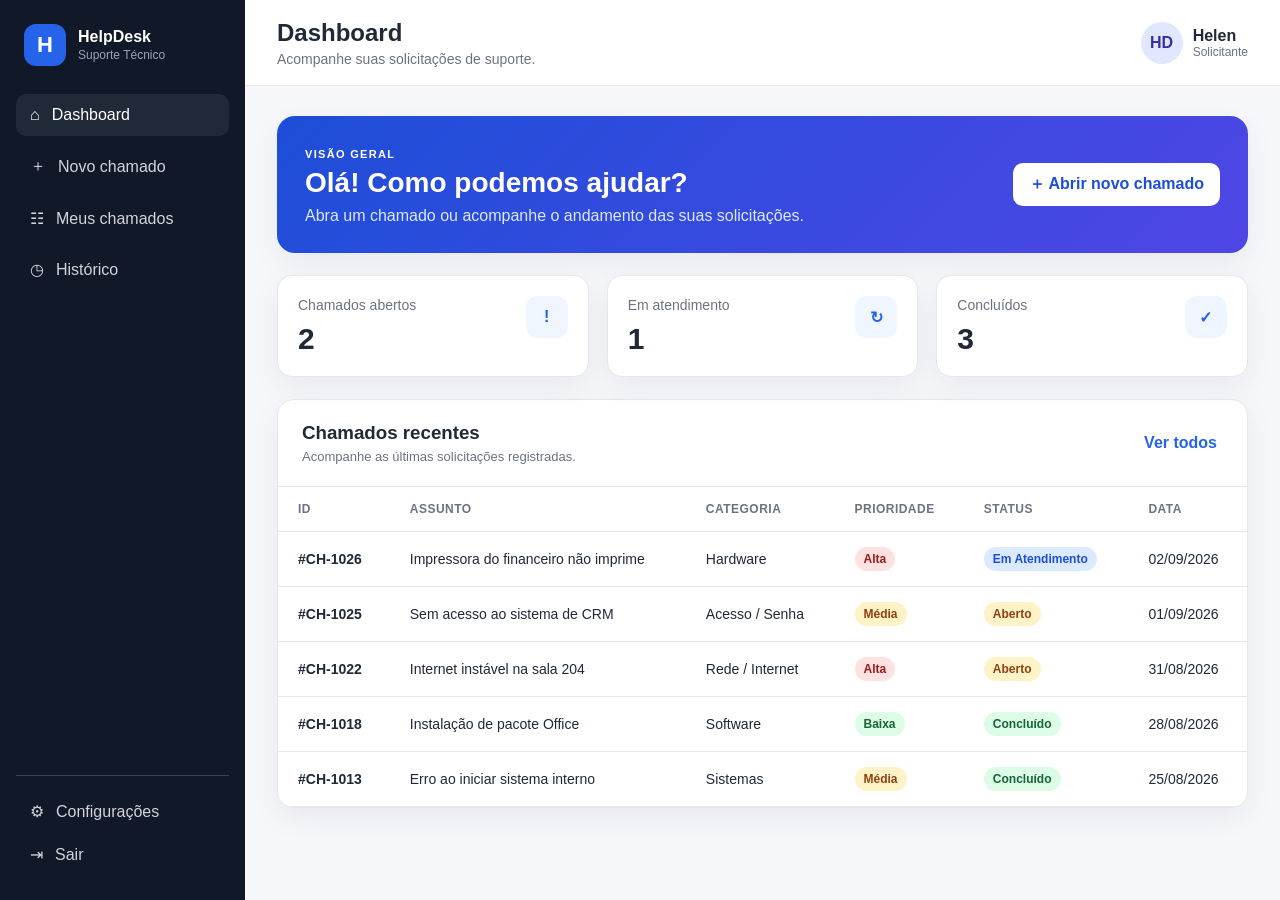
==== frontend/index.html @ 9c3c6831 "Adiciona front-end do sistema de chamados" ====
<!DOCTYPE html>
<html lang="pt-BR">
<head>
  <meta charset="UTF-8">
  <meta name="viewport" content="width=device-width, initial-scale=1.0">
  <title>HelpDesk | Sistema de Chamados</title>
  <link rel="stylesheet" href="style.css">
</head>
<body>
  <aside class="sidebar" id="sidebar">
    <div class="brand">
      <div class="brand-icon">H</div>
      <div>
        <strong>HelpDesk</strong>
        <span>Suporte Técnico</span>
      </div>
    </div>

    <nav>
      <button class="nav-item active" data-page="dashboard">⌂ <span>Dashboard</span></button>
      <button class="nav-item" data-page="novo">＋ <span>Novo chamado</span></button>
      <button class="nav-item" data-page="chamados">☷ <span>Meus chamados</span></button>
      <button class="nav-item" data-page="historico">◷ <span>Histórico</span></button>
    </nav>

    <div class="sidebar-footer">
      <button class="nav-item">⚙ <span>Configurações</span></button>
      <button class="nav-item">⇥ <span>Sair</span></button>
    </div>
  </aside>

  <main class="main">
    <header class="topbar">
      <button class="menu-btn" id="menuBtn" aria-label="Abrir menu">☰</button>
      <div>
        <h1 id="pageTitle">Dashboard</h1>
        <p id="pageSubtitle">Acompanhe suas solicitações de suporte.</p>
      </div>
      <div class="user">
        <div class="avatar">HD</div>
        <div class="user-text">
          <strong>Helen</strong>
          <span>Solicitante</span>
        </div>
      </div>
    </header>

    <section class="page active" id="dashboard">
      <div class="welcome">
        <div>
          <span class="eyebrow">VISÃO GERAL</span>
          <h2>Olá! Como podemos ajudar?</h2>
          <p>Abra um chamado ou acompanhe o andamento das suas solicitações.</p>
        </div>
        <button class="primary-btn" data-go="novo">＋ Abrir novo chamado</button>
      </div>

      <div class="cards">
        <article class="stat-card">
          <div>
            <span>Chamados abertos</span>
            <strong id="countAbertos">2</strong>
          </div>
          <div class="stat-icon">!</div>
        </article>
        <article class="stat-card">
          <div>
            <span>Em atendimento</span>
            <strong id="countAtendimento">1</strong>
          </div>
          <div class="stat-icon">↻</div>
        </article>
        <article class="stat-card">
          <div>
            <span>Concluídos</span>
            <strong id="countConcluidos">3</strong>
          </div>
          <div class="stat-icon">✓</div>
        </article>
      </div>

      <div class="panel">
        <div class="panel-header">
          <div>
            <h3>Chamados recentes</h3>
            <p>Acompanhe as últimas solicitações registradas.</p>
          </div>
          <button class="text-btn" data-go="chamados">Ver todos</button>
        </div>
        <div class="table-wrap">
          <table>
            <thead>
              <tr>
                <th>ID</th>
                <th>Assunto</th>
                <th>Categoria</th>
                <th>Prioridade</th>
                <th>Status</th>
                <th>Data</th>
              </tr>
            </thead>
            <tbody id="recentTickets"></tbody>
          </table>
        </div>
      </div>
    </section>

    <section class="page" id="novo">
      <div class="panel form-panel">
        <div class="panel-header">
          <div>
            <h3>Abrir novo chamado</h3>
            <p>Descreva o problema com o máximo de informações possível.</p>
          </div>
        </div>

        <form id="ticketForm">
          <div class="form-grid">
            <label class="field full">
              <span>Título do chamado *</span>
              <input id="titulo" required placeholder="Ex.: Impressora do financeiro não imprime">
            </label>

            <label class="field">
              <span>Categoria *</span>
              <select id="categoria" required>
                <option value="">Selecione</option>
                <option>Hardware</option>
                <option>Software</option>
                <option>Rede / Internet</option>
                <option>Sistemas</option>
                <option>Acesso / Senha</option>
                <option>Outros</option>
              </select>
            </label>

            <label class="field">
              <span>Prioridade *</span>
              <select id="prioridade" required>
                <option value="">Selecione</option>
                <option>Baixa</option>
                <option>Média</option>
                <option>Alta</option>
                <option>Crítica</option>
              </select>
            </label>

            <label class="field full">
              <span>Local do incidente</span>
              <input id="local" placeholder="Ex.: Sala 204 / Setor Financeiro">
            </label>

            <label class="field full">
              <span>Descrição do problema *</span>
              <textarea id="descricao" required rows="6" placeholder="Informe quando começou, mensagens de erro e o que você já tentou fazer."></textarea>
            </label>

            <label class="field full">
              <span>Anexo</span>
              <input id="anexo" type="file">
              <small>Você pode anexar uma imagem, documento ou captura de tela.</small>
            </label>
          </div>

          <div class="form-actions">
            <button type="reset" class="secondary-btn">Limpar</button>
            <button type="submit" class="primary-btn">Enviar chamado</button>
          </div>
        </form>
      </div>
    </section>

    <section class="page" id="chamados">
      <div class="panel">
        <div class="panel-header tickets-head">
          <div>
            <h3>Meus chamados</h3>
            <p>Consulte e acompanhe suas solicitações.</p>
          </div>
          <div class="filters">
            <input type="search" id="searchInput" placeholder="Buscar chamado...">
            <select id="statusFilter">
              <option value="Todos">Todos os status</option>
              <option>Aberto</option>
              <option>Em Atendimento</option>
              <option>Concluído</option>
            </select>
          </div>
        </div>
        <div id="ticketList" class="ticket-list"></div>
      </div>
    </section>

    <section class="page" id="historico">
      <div class="panel">
        <div class="panel-header">
          <div>
            <h3>Histórico de atendimentos</h3>
            <p>Registros concluídos e informações para consultas futuras.</p>
          </div>
        </div>
        <div id="historyList" class="timeline"></div>
      </div>
    </section>
  </main>

  <div class="toast" id="toast">Chamado aberto com sucesso!</div>

  <script src="script.js"></script>
</body>
</html>
---- frontend/style.css ----
* {
  box-sizing: border-box;
}

:root {
  --bg: #f5f7fb;
  --surface: #ffffff;
  --text: #1f2937;
  --muted: #6b7280;
  --primary: #2563eb;
  --primary-dark: #1d4ed8;
  --border: #e5e7eb;
  --sidebar: #111827;
  --success-bg: #dcfce7;
  --success: #166534;
  --warning-bg: #fef3c7;
  --warning: #92400e;
  --info-bg: #dbeafe;
  --info: #1d4ed8;
  --danger-bg: #fee2e2;
  --danger: #991b1b;
  --shadow: 0 10px 30px rgba(15, 23, 42, .06);
}

body {
  margin: 0;
  font-family: Inter, Arial, Helvetica, sans-serif;
  background: var(--bg);
  color: var(--text);
}

button, input, select, textarea {
  font: inherit;
}

button {
  cursor: pointer;
}

.sidebar {
  position: fixed;
  inset: 0 auto 0 0;
  width: 245px;
  background: var(--sidebar);
  color: white;
  padding: 24px 16px;
  display: flex;
  flex-direction: column;
  z-index: 20;
}

.brand {
  display: flex;
  align-items: center;
  gap: 12px;
  padding: 0 8px 28px;
}

.brand-icon {
  width: 42px;
  height: 42px;
  border-radius: 12px;
  background: var(--primary);
  display: grid;
  place-items: center;
  font-size: 22px;
  font-weight: 800;
}

.brand strong, .brand span {
  display: block;
}

.brand span {
  font-size: 12px;
  color: #9ca3af;
  margin-top: 2px;
}

nav {
  display: grid;
  gap: 8px;
}

.nav-item {
  width: 100%;
  border: 0;
  background: transparent;
  color: #d1d5db;
  padding: 12px 14px;
  border-radius: 10px;
  text-align: left;
  display: flex;
  align-items: center;
  gap: 12px;
}

.nav-item:hover,
.nav-item.active {
  background: #1f2937;
  color: white;
}

.sidebar-footer {
  margin-top: auto;
  border-top: 1px solid #374151;
  padding-top: 14px;
}

.main {
  margin-left: 245px;
  min-height: 100vh;
}

.topbar {
  min-height: 86px;
  padding: 18px 32px;
  background: var(--surface);
  border-bottom: 1px solid var(--border);
  display: flex;
  align-items: center;
  gap: 16px;
}

.topbar h1 {
  margin: 0;
  font-size: 24px;
}

.topbar p {
  margin: 4px 0 0;
  color: var(--muted);
  font-size: 14px;
}

.menu-btn {
  display: none;
  border: 0;
  background: transparent;
  font-size: 24px;
}

.user {
  margin-left: auto;
  display: flex;
  align-items: center;
  gap: 10px;
}

.avatar {
  width: 42px;
  height: 42px;
  border-radius: 50%;
  display: grid;
  place-items: center;
  background: #e0e7ff;
  color: #3730a3;
  font-weight: 700;
}

.user-text strong,
.user-text span {
  display: block;
}

.user-text span {
  color: var(--muted);
  font-size: 12px;
}

.page {
  display: none;
  padding: 30px 32px 45px;
}

.page.active {
  display: block;
}

.welcome {
  background: linear-gradient(135deg, #1d4ed8, #4f46e5);
  color: white;
  border-radius: 18px;
  padding: 28px;
  display: flex;
  justify-content: space-between;
  align-items: center;
  gap: 20px;
  box-shadow: var(--shadow);
}

.welcome h2 {
  margin: 5px 0 8px;
  font-size: 28px;
}

.welcome p {
  margin: 0;
  color: #dbeafe;
}

.eyebrow {
  font-size: 11px;
  font-weight: 800;
  letter-spacing: .12em;
}

.primary-btn,
.secondary-btn {
  border-radius: 10px;
  padding: 11px 16px;
  border: 0;
  font-weight: 700;
}

.primary-btn {
  background: var(--primary);
  color: white;
}

.welcome .primary-btn {
  background: white;
  color: var(--primary-dark);
}

.primary-btn:hover {
  filter: brightness(.96);
}

.secondary-btn {
  background: #eef2f7;
  color: var(--text);
}

.cards {
  display: grid;
  grid-template-columns: repeat(3, 1fr);
  gap: 18px;
  margin: 22px 0;
}

.stat-card {
  background: var(--surface);
  border: 1px solid var(--border);
  border-radius: 15px;
  padding: 20px;
  display: flex;
  justify-content: space-between;
  box-shadow: var(--shadow);
}

.stat-card span {
  color: var(--muted);
  font-size: 14px;
}

.stat-card strong {
  display: block;
  font-size: 30px;
  margin-top: 8px;
}

.stat-icon {
  width: 42px;
  height: 42px;
  display: grid;
  place-items: center;
  border-radius: 12px;
  background: #eff6ff;
  color: var(--primary);
  font-weight: 800;
}

.panel {
  background: var(--surface);
  border: 1px solid var(--border);
  border-radius: 16px;
  box-shadow: var(--shadow);
  overflow: hidden;
}

.panel-header {
  padding: 22px 24px;
  display: flex;
  justify-content: space-between;
  gap: 16px;
  align-items: center;
  border-bottom: 1px solid var(--border);
}

.panel-header h3 {
  margin: 0;
}

.panel-header p {
  margin: 5px 0 0;
  color: var(--muted);
  font-size: 13px;
}

.text-btn {
  border: 0;
  background: transparent;
  color: var(--primary);
  font-weight: 700;
}

.table-wrap {
  overflow-x: auto;
}

table {
  width: 100%;
  border-collapse: collapse;
  min-width: 760px;
}

th,
td {
  text-align: left;
  padding: 15px 20px;
  border-bottom: 1px solid var(--border);
  font-size: 14px;
}

th {
  color: var(--muted);
  font-size: 12px;
  text-transform: uppercase;
  letter-spacing: .04em;
}

.badge {
  display: inline-flex;
  padding: 5px 9px;
  border-radius: 999px;
  font-size: 12px;
  font-weight: 700;
}

.status-aberto {
  background: var(--warning-bg);
  color: var(--warning);
}

.status-em-atendimento {
  background: var(--info-bg);
  color: var(--info);
}

.status-concluido {
  background: var(--success-bg);
  color: var(--success);
}

.priority-alta,
.priority-critica {
  background: var(--danger-bg);
  color: var(--danger);
}

.priority-media {
  background: var(--warning-bg);
  color: var(--warning);
}

.priority-baixa {
  background: var(--success-bg);
  color: var(--success);
}

.form-panel form {
  padding: 24px;
}

.form-grid {
  display: grid;
  grid-template-columns: 1fr 1fr;
  gap: 18px;
}

.field {
  display: grid;
  gap: 7px;
}

.field.full {
  grid-column: 1 / -1;
}

.field span {
  font-size: 13px;
  font-weight: 700;
}

input,
select,
textarea {
  width: 100%;
  border: 1px solid #d1d5db;
  border-radius: 10px;
  padding: 12px;
  outline: none;
  background: white;
}

input:focus,
select:focus,
textarea:focus {
  border-color: var(--primary);
  box-shadow: 0 0 0 3px #dbeafe;
}

textarea {
  resize: vertical;
}

small {
  color: var(--muted);
}

.form-actions {
  display: flex;
  justify-content: flex-end;
  gap: 10px;
  margin-top: 22px;
}

.tickets-head {
  align-items: flex-end;
}

.filters {
  display: flex;
  gap: 10px;
}

.filters input {
  min-width: 220px;
}

.ticket-list {
  padding: 18px;
  display: grid;
  gap: 12px;
}

.ticket-card {
  border: 1px solid var(--border);
  border-radius: 13px;
  padding: 17px;
  display: grid;
  grid-template-columns: 1.5fr .8fr .8fr .8fr auto;
  gap: 15px;
  align-items: center;
}

.ticket-card h4 {
  margin: 0 0 5px;
}

.ticket-card p,
.ticket-card small {
  margin: 0;
  color: var(--muted);
}

.ticket-card .meta-label {
  font-size: 11px;
  color: var(--muted);
  display: block;
  margin-bottom: 5px;
}

.timeline {
  padding: 24px;
}

.timeline-item {
  position: relative;
  padding: 0 0 24px 28px;
  border-left: 2px solid #e5e7eb;
}

.timeline-item:last-child {
  padding-bottom: 0;
}

.timeline-dot {
  position: absolute;
  left: -7px;
  top: 3px;
  width: 12px;
  height: 12px;
  border-radius: 50%;
  background: var(--primary);
}

.timeline-item h4 {
  margin: 0 0 5px;
}

.timeline-item p {
  margin: 0;
  color: var(--muted);
  font-size: 13px;
}

.toast {
  position: fixed;
  right: 25px;
  bottom: 25px;
  background: #111827;
  color: white;
  border-radius: 10px;
  padding: 13px 18px;
  transform: translateY(120px);
  opacity: 0;
  transition: .3s;
  z-index: 50;
}

.toast.show {
  transform: translateY(0);
  opacity: 1;
}

.empty {
  padding: 30px;
  text-align: center;
  color: var(--muted);
}

@media (max-width: 900px) {
  .sidebar {
    transform: translateX(-100%);
    transition: .25s;
  }

  .sidebar.open {
    transform: translateX(0);
  }

  .main {
    margin-left: 0;
  }

  .menu-btn {
    display: block;
  }

  .cards {
    grid-template-columns: 1fr;
  }

  .ticket-card {
    grid-template-columns: 1fr 1fr;
  }

  .ticket-card > div:first-child {
    grid-column: 1 / -1;
  }
}

@media (max-width: 620px) {
  .topbar,
  .page {
    padding-left: 18px;
    padding-right: 18px;
  }

  .topbar p,
  .user-text {
    display: none;
  }

  .welcome {
    align-items: flex-start;
    flex-direction: column;
  }

  .welcome h2 {
    font-size: 23px;
  }

  .form-grid {
    grid-template-columns: 1fr;
  }

  .field.full {
    grid-column: auto;
  }

  .tickets-head {
    align-items: stretch;
    flex-direction: column;
  }

  .filters {
    flex-direction: column;
  }

  .filters input {
    min-width: 0;
  }

  .ticket-card {
    grid-template-columns: 1fr;
  }

  .ticket-card > div:first-child {
    grid-column: auto;
  }
}
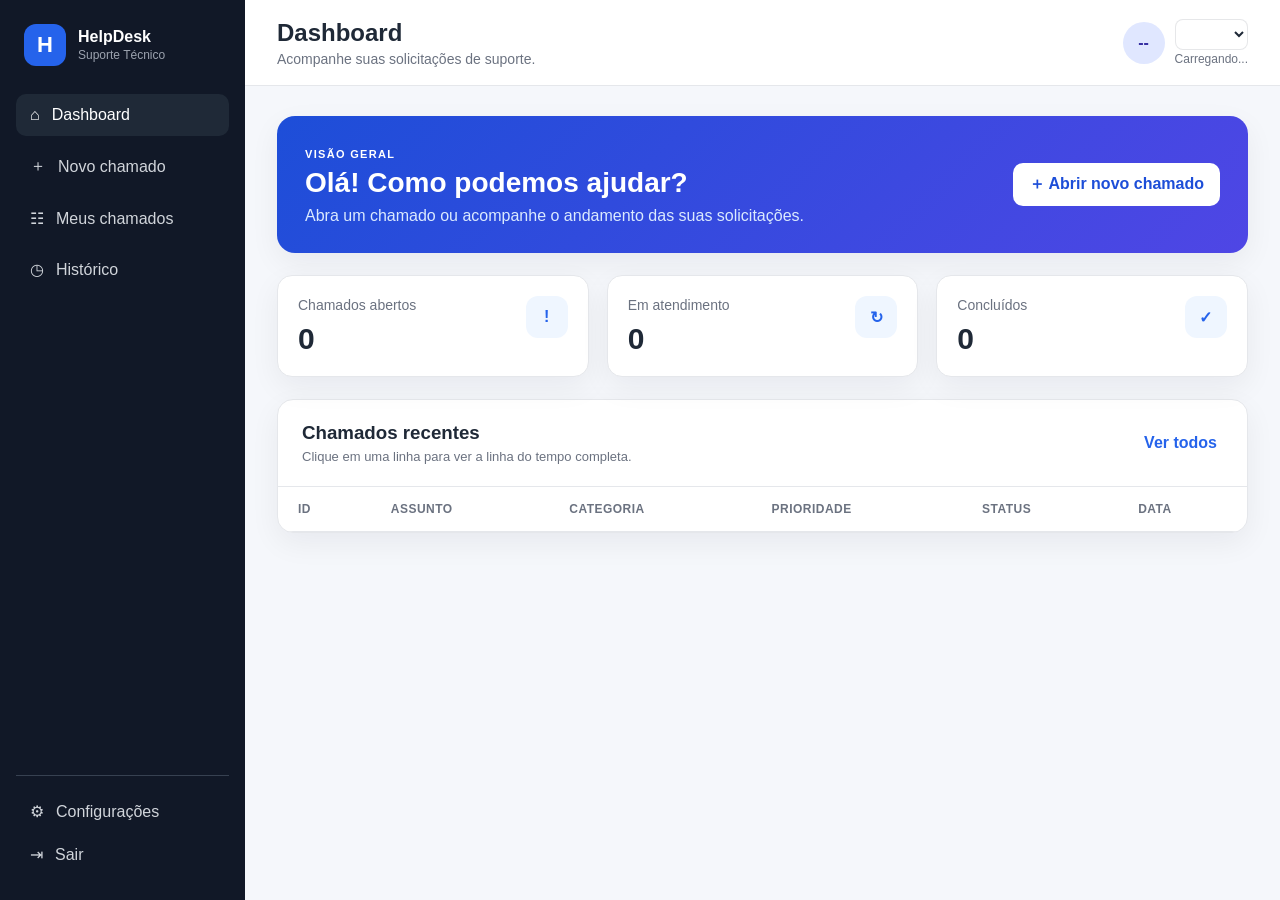
==== commit 03b5c0d3: "feat: integrar frontend com a API, auditoria de status e documentacao da PoC" ====
--- a/frontend/index.html
+++ b/frontend/index.html
@@ -5,6 +5,7 @@
   <meta name="viewport" content="width=device-width, initial-scale=1.0">
   <title>HelpDesk | Sistema de Chamados</title>
   <link rel="stylesheet" href="style.css">
+  <link rel="stylesheet" href="style-integracao.css">
 </head>
 <body>
   <aside class="sidebar" id="sidebar">
@@ -36,14 +37,23 @@
         <h1 id="pageTitle">Dashboard</h1>
         <p id="pageSubtitle">Acompanhe suas solicitações de suporte.</p>
       </div>
+
+      <!--
+        A prova de conceito não implementa login (ver docs/01-prova-de-conceito.md).
+        O seletor abaixo troca o usuário ativo, o que permite demonstrar os dois
+        perfis operando o mesmo chamado sem sair da tela.
+      -->
       <div class="user">
-        <div class="avatar">HD</div>
-        <div class="user-text">
-          <strong>Helen</strong>
-          <span>Solicitante</span>
+        <div class="avatar" id="avatarUsuario">--</div>
+        <div class="user-text seletor-usuario">
+          <label class="visually-hidden" for="usuarioAtual">Usuário ativo</label>
+          <select id="usuarioAtual"></select>
+          <span id="perfilUsuario">Carregando...</span>
         </div>
       </div>
     </header>
+
+    <p class="aviso-conexao" id="avisoConexao" role="alert" hidden></p>
 
     <section class="page active" id="dashboard">
       <div class="welcome">
@@ -59,21 +69,21 @@
         <article class="stat-card">
           <div>
             <span>Chamados abertos</span>
-            <strong id="countAbertos">2</strong>
+            <strong id="countAbertos">0</strong>
           </div>
           <div class="stat-icon">!</div>
         </article>
         <article class="stat-card">
           <div>
             <span>Em atendimento</span>
-            <strong id="countAtendimento">1</strong>
+            <strong id="countAtendimento">0</strong>
           </div>
           <div class="stat-icon">↻</div>
         </article>
         <article class="stat-card">
           <div>
             <span>Concluídos</span>
-            <strong id="countConcluidos">3</strong>
+            <strong id="countConcluidos">0</strong>
           </div>
           <div class="stat-icon">✓</div>
         </article>
@@ -83,7 +93,7 @@
         <div class="panel-header">
           <div>
             <h3>Chamados recentes</h3>
-            <p>Acompanhe as últimas solicitações registradas.</p>
+            <p>Clique em uma linha para ver a linha do tempo completa.</p>
           </div>
           <button class="text-btn" data-go="chamados">Ver todos</button>
         </div>
@@ -118,53 +128,40 @@
           <div class="form-grid">
             <label class="field full">
               <span>Título do chamado *</span>
-              <input id="titulo" required placeholder="Ex.: Impressora do financeiro não imprime">
-            </label>
-
+              <input id="titulo" required maxlength="200"
+                     placeholder="Ex.: Impressora do financeiro não imprime">
+            </label>
+
+            <!-- Alimentado por GET /api/categorias: o value é o id real da tabela. -->
             <label class="field">
               <span>Categoria *</span>
               <select id="categoria" required>
-                <option value="">Selecione</option>
-                <option>Hardware</option>
-                <option>Software</option>
-                <option>Rede / Internet</option>
-                <option>Sistemas</option>
-                <option>Acesso / Senha</option>
-                <option>Outros</option>
+                <option value="">Carregando...</option>
               </select>
             </label>
 
+            <!-- Os values são os do enum PrioridadeChamado, e os rótulos são os da tela. -->
             <label class="field">
               <span>Prioridade *</span>
               <select id="prioridade" required>
                 <option value="">Selecione</option>
-                <option>Baixa</option>
-                <option>Média</option>
-                <option>Alta</option>
-                <option>Crítica</option>
+                <option value="BAIXA">Baixa</option>
+                <option value="MEDIA">Média</option>
+                <option value="ALTA">Alta</option>
+                <option value="URGENTE">Crítica</option>
               </select>
-            </label>
-
-            <label class="field full">
-              <span>Local do incidente</span>
-              <input id="local" placeholder="Ex.: Sala 204 / Setor Financeiro">
             </label>
 
             <label class="field full">
               <span>Descrição do problema *</span>
-              <textarea id="descricao" required rows="6" placeholder="Informe quando começou, mensagens de erro e o que você já tentou fazer."></textarea>
-            </label>
-
-            <label class="field full">
-              <span>Anexo</span>
-              <input id="anexo" type="file">
-              <small>Você pode anexar uma imagem, documento ou captura de tela.</small>
+              <textarea id="descricao" required rows="6"
+                        placeholder="Informe quando começou, mensagens de erro e o que você já tentou fazer."></textarea>
             </label>
           </div>
 
           <div class="form-actions">
             <button type="reset" class="secondary-btn">Limpar</button>
-            <button type="submit" class="primary-btn">Enviar chamado</button>
+            <button type="submit" class="primary-btn" id="btnEnviarChamado">Enviar chamado</button>
           </div>
         </form>
       </div>
@@ -174,16 +171,18 @@
       <div class="panel">
         <div class="panel-header tickets-head">
           <div>
-            <h3>Meus chamados</h3>
-            <p>Consulte e acompanhe suas solicitações.</p>
+            <h3 id="tituloLista">Meus chamados</h3>
+            <p>Consulte e acompanhe as solicitações.</p>
           </div>
           <div class="filters">
             <input type="search" id="searchInput" placeholder="Buscar chamado...">
             <select id="statusFilter">
               <option value="Todos">Todos os status</option>
-              <option>Aberto</option>
-              <option>Em Atendimento</option>
-              <option>Concluído</option>
+              <option value="ABERTO">Aberto</option>
+              <option value="EM_ANDAMENTO">Em Atendimento</option>
+              <option value="RESOLVIDO">Resolvido</option>
+              <option value="FECHADO">Concluído</option>
+              <option value="CANCELADO">Cancelado</option>
             </select>
           </div>
         </div>
@@ -204,8 +203,22 @@
     </section>
   </main>
 
-  <div class="toast" id="toast">Chamado aberto com sucesso!</div>
-
-  <script src="script.js"></script>
+  <!-- Detalhes do chamado: linha do tempo, conversa, ações e avaliação -->
+  <div class="modal-fundo" id="modalDetalhe" role="dialog" aria-modal="true"
+       aria-labelledby="modalTitulo" hidden>
+    <div class="modal">
+      <div class="modal-topo">
+        <h3 id="modalTitulo">Chamado</h3>
+        <button class="fechar-modal" id="fecharModal" aria-label="Fechar">×</button>
+      </div>
+      <div class="modal-corpo" id="modalCorpo"></div>
+    </div>
+  </div>
+
+  <div class="toast" id="toast"></div>
+
+  <script src="js/api.js"></script>
+  <script src="js/dominio.js"></script>
+  <script src="js/app.js"></script>
 </body>
 </html>
--- a/frontend/style-integracao.css
+++ b/frontend/style-integracao.css
@@ -0,0 +1,411 @@
+/* ===========================================================================
+   Componentes acrescentados na integração com a API.
+
+   O style.css original não foi alterado. Aqui entram só as peças que não
+   existiam na versão com dados fixos: aviso de conexão, seletor de usuário,
+   modal de detalhes, linha do tempo, conversa e avaliação. As cores herdam as
+   variáveis do arquivo principal quando elas existem, e caem em um valor
+   neutro quando não existem.
+   ======================================================================== */
+
+:root {
+  --api-borda: rgba(15, 23, 42, 0.1);
+  --api-texto-fraco: #64748b;
+  --api-fundo-suave: #f6f8fb;
+  --api-azul: #2563eb;
+  --api-verde: #15803d;
+  --api-vermelho: #b91c1c;
+  --api-ambar: #b45309;
+}
+
+/* ------------------------------------------------------------ conexão --- */
+
+.aviso-conexao {
+  margin: 0 0 18px;
+  padding: 12px 16px;
+  border: 1px solid rgba(185, 28, 28, 0.25);
+  border-left-width: 4px;
+  border-radius: 8px;
+  background: #fef2f2;
+  color: var(--api-vermelho);
+  font-size: 0.9rem;
+  line-height: 1.5;
+}
+
+/* -------------------------------------------------- seletor de usuário --- */
+
+.visually-hidden {
+  position: absolute;
+  width: 1px;
+  height: 1px;
+  margin: -1px;
+  padding: 0;
+  overflow: hidden;
+  clip: rect(0 0 0 0);
+  white-space: nowrap;
+  border: 0;
+}
+
+.seletor-usuario {
+  display: flex;
+  flex-direction: column;
+  gap: 2px;
+}
+
+.seletor-usuario select {
+  border: 1px solid var(--api-borda);
+  border-radius: 8px;
+  padding: 6px 10px;
+  font: inherit;
+  font-size: 0.85rem;
+  background: #fff;
+  color: inherit;
+  cursor: pointer;
+  max-width: 240px;
+}
+
+.seletor-usuario select:focus-visible {
+  outline: 2px solid var(--api-azul);
+  outline-offset: 1px;
+}
+
+/* ------------------------------------------------------- selos extras --- */
+
+.badge.status-resolvido {
+  background: #dcfce7;
+  color: var(--api-verde);
+}
+
+.badge.status-cancelado {
+  background: #e2e8f0;
+  color: #475569;
+}
+
+/* ------------------------------------------------- estados de conteúdo --- */
+
+.vazio,
+.carregando {
+  color: var(--api-texto-fraco);
+  font-size: 0.9rem;
+  margin: 8px 0;
+}
+
+.erro-inline {
+  color: var(--api-vermelho);
+  font-size: 0.9rem;
+}
+
+td.vazio {
+  text-align: center;
+  padding: 24px 12px;
+}
+
+.linha-clicavel {
+  cursor: pointer;
+}
+
+.linha-clicavel:hover {
+  background: var(--api-fundo-suave);
+}
+
+/* -------------------------------------------------------------- toast --- */
+
+.toast.toast-erro {
+  background: var(--api-vermelho);
+  color: #fff;
+}
+
+/* -------------------------------------------------------------- modal --- */
+
+body.sem-rolagem {
+  overflow: hidden;
+}
+
+.modal-fundo {
+  position: fixed;
+  inset: 0;
+  z-index: 60;
+  display: flex;
+  align-items: flex-start;
+  justify-content: center;
+  padding: 24px 16px;
+  background: rgba(15, 23, 42, 0.45);
+  overflow-y: auto;
+}
+
+.modal-fundo[hidden] {
+  display: none;
+}
+
+.modal {
+  width: min(720px, 100%);
+  background: #fff;
+  border-radius: 14px;
+  box-shadow: 0 24px 60px rgba(15, 23, 42, 0.22);
+}
+
+.modal-topo {
+  display: flex;
+  align-items: flex-start;
+  justify-content: space-between;
+  gap: 16px;
+  padding: 20px 24px;
+  border-bottom: 1px solid var(--api-borda);
+}
+
+.modal-topo h3 {
+  margin: 0;
+  font-size: 1.05rem;
+  line-height: 1.4;
+}
+
+.fechar-modal {
+  border: 0;
+  background: transparent;
+  font-size: 1.5rem;
+  line-height: 1;
+  cursor: pointer;
+  color: var(--api-texto-fraco);
+  padding: 0 4px;
+}
+
+.fechar-modal:hover {
+  color: #0f172a;
+}
+
+.modal-corpo {
+  padding: 20px 24px 28px;
+}
+
+.detalhe-meta {
+  display: flex;
+  flex-wrap: wrap;
+  align-items: center;
+  gap: 10px 20px;
+  padding-bottom: 16px;
+  border-bottom: 1px solid var(--api-borda);
+}
+
+.meta-item {
+  display: flex;
+  flex-direction: column;
+  font-size: 0.85rem;
+}
+
+.detalhe-secao {
+  margin-top: 22px;
+}
+
+.detalhe-secao h4 {
+  margin: 0 0 10px;
+  font-size: 0.95rem;
+}
+
+.detalhe-secao .descricao {
+  margin: 0;
+  white-space: pre-wrap;
+  line-height: 1.6;
+  font-size: 0.92rem;
+}
+
+/* ----------------------------------------------------------- ações --- */
+
+.acoes-chamado {
+  display: flex;
+  flex-wrap: wrap;
+  gap: 10px;
+  margin-top: 20px;
+}
+
+/* ------------------------------------------------------ linha do tempo --- */
+
+.linha-tempo {
+  list-style: none;
+  margin: 0;
+  padding: 0 0 0 6px;
+}
+
+.linha-tempo li {
+  position: relative;
+  display: flex;
+  gap: 14px;
+  padding: 0 0 18px 18px;
+  border-left: 2px solid var(--api-borda);
+}
+
+.linha-tempo li:last-child {
+  border-left-color: transparent;
+  padding-bottom: 0;
+}
+
+.linha-tempo .ponto {
+  position: absolute;
+  left: -7px;
+  top: 3px;
+  width: 12px;
+  height: 12px;
+  border-radius: 50%;
+  background: var(--api-azul);
+  border: 2px solid #fff;
+}
+
+.linha-tempo strong {
+  display: block;
+  font-size: 0.9rem;
+}
+
+.linha-tempo span:not(.ponto) {
+  font-size: 0.8rem;
+  color: var(--api-texto-fraco);
+}
+
+/* ----------------------------------------------------------- conversa --- */
+
+.conversa {
+  display: flex;
+  flex-direction: column;
+  gap: 12px;
+  max-height: 300px;
+  overflow-y: auto;
+  padding-right: 4px;
+}
+
+.mensagem {
+  border: 1px solid var(--api-borda);
+  border-radius: 10px;
+  padding: 12px 14px;
+  background: #fff;
+}
+
+.mensagem.de-tecnico {
+  background: var(--api-fundo-suave);
+  border-left: 3px solid var(--api-azul);
+}
+
+.mensagem.de-solicitante {
+  border-left: 3px solid var(--api-ambar);
+}
+
+.mensagem header {
+  display: flex;
+  flex-wrap: wrap;
+  align-items: baseline;
+  gap: 8px;
+  margin-bottom: 6px;
+}
+
+.mensagem header strong {
+  font-size: 0.88rem;
+}
+
+.mensagem header span {
+  font-size: 0.75rem;
+  color: var(--api-texto-fraco);
+}
+
+.mensagem p {
+  margin: 0;
+  font-size: 0.9rem;
+  line-height: 1.55;
+  white-space: pre-wrap;
+}
+
+.campo-mensagem {
+  display: flex;
+  flex-direction: column;
+  gap: 10px;
+  margin-top: 14px;
+}
+
+.campo-mensagem textarea,
+.avaliar textarea {
+  width: 100%;
+  border: 1px solid var(--api-borda);
+  border-radius: 10px;
+  padding: 10px 12px;
+  font: inherit;
+  font-size: 0.9rem;
+  resize: vertical;
+}
+
+.campo-mensagem textarea:focus-visible,
+.avaliar textarea:focus-visible {
+  outline: 2px solid var(--api-azul);
+  outline-offset: 1px;
+}
+
+.campo-mensagem button {
+  align-self: flex-start;
+}
+
+/* ---------------------------------------------------------- avaliação --- */
+
+.avaliar {
+  display: flex;
+  flex-direction: column;
+  gap: 12px;
+  align-items: flex-start;
+}
+
+.estrelas-escolha {
+  display: flex;
+  gap: 4px;
+}
+
+.estrela {
+  border: 0;
+  background: transparent;
+  font-size: 1.7rem;
+  line-height: 1;
+  cursor: pointer;
+  color: #cbd5e1;
+  padding: 0;
+}
+
+.estrela.ativa {
+  color: #f59e0b;
+}
+
+.estrela:focus-visible {
+  outline: 2px solid var(--api-azul);
+  outline-offset: 2px;
+  border-radius: 4px;
+}
+
+.avaliacao-feita .estrelas {
+  font-size: 1.4rem;
+  color: #f59e0b;
+  letter-spacing: 2px;
+  display: block;
+  margin-bottom: 4px;
+}
+
+.avaliacao-feita p {
+  margin: 6px 0;
+  font-size: 0.9rem;
+  line-height: 1.55;
+}
+
+/* -------------------------------------------------------------- mobile --- */
+
+@media (max-width: 640px) {
+  .modal-fundo {
+    padding: 0;
+  }
+
+  .modal {
+    border-radius: 0;
+    min-height: 100%;
+  }
+
+  .seletor-usuario select {
+    max-width: 160px;
+  }
+}
+
+@media (prefers-reduced-motion: reduce) {
+  * {
+    animation-duration: 0.01ms !important;
+    transition-duration: 0.01ms !important;
+  }
+}
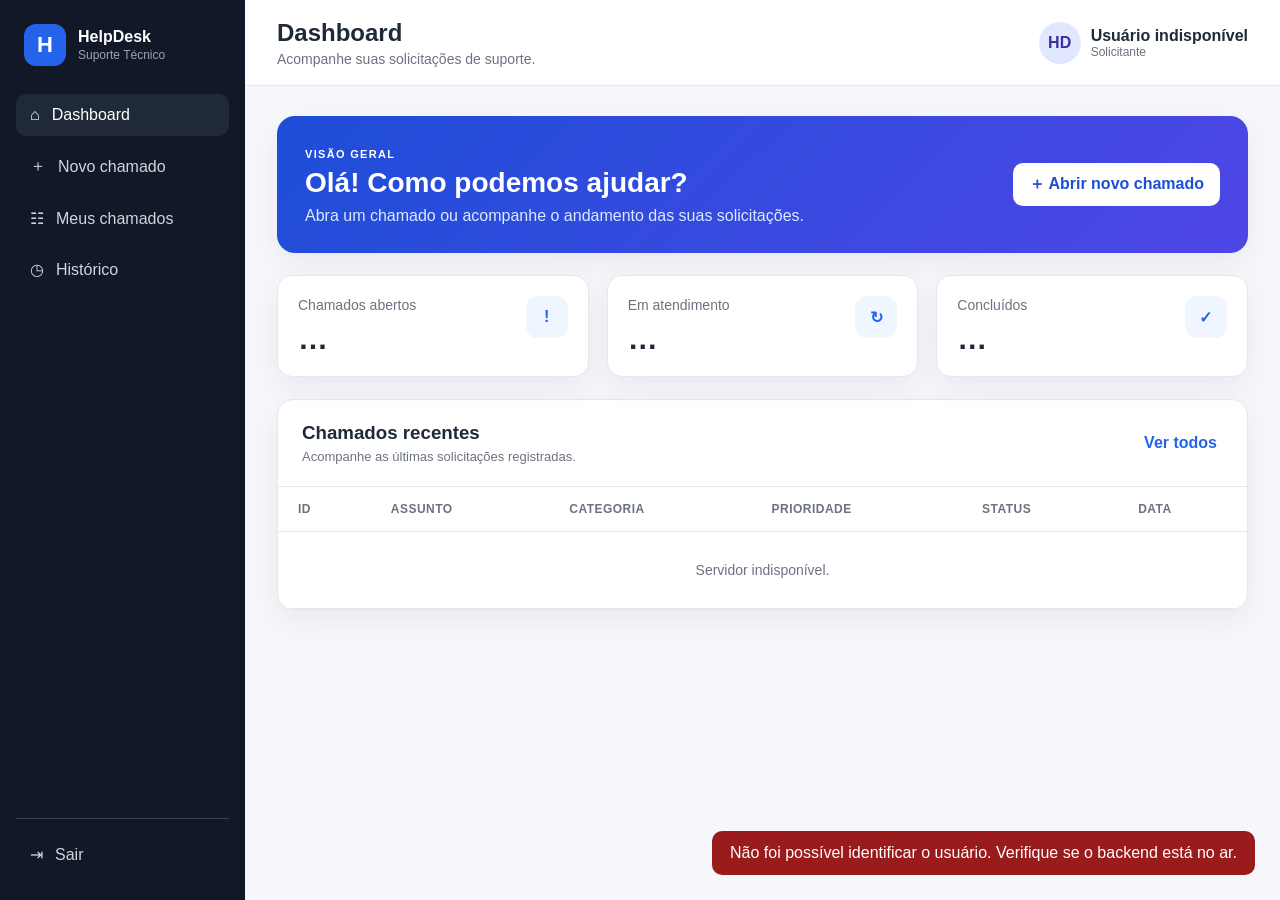
==== commit 886cdfc0: "Frontend: integra a interface com a API real do backend - Remove os dados mockados e passa a consumi" ====
--- a/frontend/index.html
+++ b/frontend/index.html
@@ -5,7 +5,6 @@
   <meta name="viewport" content="width=device-width, initial-scale=1.0">
   <title>HelpDesk | Sistema de Chamados</title>
   <link rel="stylesheet" href="style.css">
-  <link rel="stylesheet" href="style-integracao.css">
 </head>
 <body>
   <aside class="sidebar" id="sidebar">
@@ -25,7 +24,6 @@
     </nav>
 
     <div class="sidebar-footer">
-      <button class="nav-item">⚙ <span>Configurações</span></button>
       <button class="nav-item">⇥ <span>Sair</span></button>
     </div>
   </aside>
@@ -37,23 +35,14 @@
         <h1 id="pageTitle">Dashboard</h1>
         <p id="pageSubtitle">Acompanhe suas solicitações de suporte.</p>
       </div>
-
-      <!--
-        A prova de conceito não implementa login (ver docs/01-prova-de-conceito.md).
-        O seletor abaixo troca o usuário ativo, o que permite demonstrar os dois
-        perfis operando o mesmo chamado sem sair da tela.
-      -->
       <div class="user">
-        <div class="avatar" id="avatarUsuario">--</div>
-        <div class="user-text seletor-usuario">
-          <label class="visually-hidden" for="usuarioAtual">Usuário ativo</label>
-          <select id="usuarioAtual"></select>
-          <span id="perfilUsuario">Carregando...</span>
+        <div class="avatar">HD</div>
+        <div class="user-text">
+          <strong>Helen</strong>
+          <span>Solicitante</span>
         </div>
       </div>
     </header>
-
-    <p class="aviso-conexao" id="avisoConexao" role="alert" hidden></p>
 
     <section class="page active" id="dashboard">
       <div class="welcome">
@@ -69,21 +58,21 @@
         <article class="stat-card">
           <div>
             <span>Chamados abertos</span>
-            <strong id="countAbertos">0</strong>
+            <strong id="countAbertos">2</strong>
           </div>
           <div class="stat-icon">!</div>
         </article>
         <article class="stat-card">
           <div>
             <span>Em atendimento</span>
-            <strong id="countAtendimento">0</strong>
+            <strong id="countAtendimento">1</strong>
           </div>
           <div class="stat-icon">↻</div>
         </article>
         <article class="stat-card">
           <div>
             <span>Concluídos</span>
-            <strong id="countConcluidos">0</strong>
+            <strong id="countConcluidos">3</strong>
           </div>
           <div class="stat-icon">✓</div>
         </article>
@@ -93,7 +82,7 @@
         <div class="panel-header">
           <div>
             <h3>Chamados recentes</h3>
-            <p>Clique em uma linha para ver a linha do tempo completa.</p>
+            <p>Acompanhe as últimas solicitações registradas.</p>
           </div>
           <button class="text-btn" data-go="chamados">Ver todos</button>
         </div>
@@ -128,19 +117,16 @@
           <div class="form-grid">
             <label class="field full">
               <span>Título do chamado *</span>
-              <input id="titulo" required maxlength="200"
-                     placeholder="Ex.: Impressora do financeiro não imprime">
-            </label>
-
-            <!-- Alimentado por GET /api/categorias: o value é o id real da tabela. -->
+              <input id="titulo" required placeholder="Ex.: Impressora do financeiro não imprime">
+            </label>
+
             <label class="field">
               <span>Categoria *</span>
               <select id="categoria" required>
-                <option value="">Carregando...</option>
+                <option value="">Selecione</option>
               </select>
             </label>
 
-            <!-- Os values são os do enum PrioridadeChamado, e os rótulos são os da tela. -->
             <label class="field">
               <span>Prioridade *</span>
               <select id="prioridade" required>
@@ -148,20 +134,34 @@
                 <option value="BAIXA">Baixa</option>
                 <option value="MEDIA">Média</option>
                 <option value="ALTA">Alta</option>
-                <option value="URGENTE">Crítica</option>
+                <option value="URGENTE">Urgente</option>
               </select>
             </label>
 
             <label class="field full">
+              <span>Local do incidente</span>
+              <input id="local" placeholder="Ex.: Sala 204 / Setor Financeiro">
+            </label>
+
+            <label class="field full">
               <span>Descrição do problema *</span>
-              <textarea id="descricao" required rows="6"
-                        placeholder="Informe quando começou, mensagens de erro e o que você já tentou fazer."></textarea>
+              <textarea id="descricao" required rows="6" placeholder="Informe quando começou, mensagens de erro e o que você já tentou fazer."></textarea>
+            </label>
+
+            <label class="field full">
+              <span>Anexo</span>
+              <div class="file-input">
+                <button type="button" class="secondary-btn" id="anexoBtn">Escolher arquivo</button>
+                <span id="anexoNome">Nenhum arquivo escolhido</span>
+                <input id="anexo" type="file" hidden>
+              </div>
+              <small>Você pode anexar uma imagem, documento ou captura de tela.</small>
             </label>
           </div>
 
           <div class="form-actions">
             <button type="reset" class="secondary-btn">Limpar</button>
-            <button type="submit" class="primary-btn" id="btnEnviarChamado">Enviar chamado</button>
+            <button type="submit" class="primary-btn">Enviar chamado</button>
           </div>
         </form>
       </div>
@@ -171,18 +171,16 @@
       <div class="panel">
         <div class="panel-header tickets-head">
           <div>
-            <h3 id="tituloLista">Meus chamados</h3>
-            <p>Consulte e acompanhe as solicitações.</p>
+            <h3>Meus chamados</h3>
+            <p>Consulte e acompanhe suas solicitações.</p>
           </div>
           <div class="filters">
             <input type="search" id="searchInput" placeholder="Buscar chamado...">
             <select id="statusFilter">
               <option value="Todos">Todos os status</option>
-              <option value="ABERTO">Aberto</option>
-              <option value="EM_ANDAMENTO">Em Atendimento</option>
-              <option value="RESOLVIDO">Resolvido</option>
-              <option value="FECHADO">Concluído</option>
-              <option value="CANCELADO">Cancelado</option>
+              <option>Aberto</option>
+              <option>Em Atendimento</option>
+              <option>Concluído</option>
             </select>
           </div>
         </div>
@@ -203,22 +201,64 @@
     </section>
   </main>
 
-  <!-- Detalhes do chamado: linha do tempo, conversa, ações e avaliação -->
-  <div class="modal-fundo" id="modalDetalhe" role="dialog" aria-modal="true"
-       aria-labelledby="modalTitulo" hidden>
-    <div class="modal">
-      <div class="modal-topo">
-        <h3 id="modalTitulo">Chamado</h3>
-        <button class="fechar-modal" id="fecharModal" aria-label="Fechar">×</button>
-      </div>
-      <div class="modal-corpo" id="modalCorpo"></div>
+  <div class="toast" id="toast"></div>
+
+  <div class="modal-overlay" id="modalOverlay">
+    <div class="modal" role="dialog" aria-modal="true" aria-labelledby="modalTitle">
+      <div class="modal-header">
+        <h3 id="modalTitle"></h3>
+        <button class="modal-close" id="modalClose" aria-label="Fechar">&times;</button>
+      </div>
+      <div class="modal-body">
+        <div class="modal-row">
+          <span class="meta-label">ID</span>
+          <strong id="modalId"></strong>
+        </div>
+        <div class="modal-grid">
+          <div>
+            <span class="meta-label">Categoria</span>
+            <strong id="modalCategoria"></strong>
+          </div>
+          <div>
+            <span class="meta-label">Prioridade</span>
+            <span id="modalPrioridade"></span>
+          </div>
+          <div>
+            <span class="meta-label">Status</span>
+            <span id="modalStatus"></span>
+          </div>
+          <div>
+            <span class="meta-label">Data</span>
+            <strong id="modalData"></strong>
+          </div>
+        </div>
+        <div class="modal-row">
+          <span class="meta-label">Descrição</span>
+          <p id="modalDescricao"></p>
+        </div>
+
+        <div class="modal-row" id="modalAvaliacao" hidden>
+          <span class="meta-label">Avaliação</span>
+          <div id="modalAvaliacaoConteudo"></div>
+        </div>
+
+        <div class="modal-row">
+          <span class="meta-label">Anexos</span>
+          <div id="modalAnexos" class="anexos-list"></div>
+        </div>
+
+        <div class="modal-row">
+          <span class="meta-label">Comentários</span>
+          <div id="modalComentarios" class="comentarios-list"></div>
+          <form id="comentarioForm" class="comentario-form">
+            <textarea id="comentarioTexto" rows="2" placeholder="Escreva um comentário..." required></textarea>
+            <button type="submit" class="secondary-btn">Comentar</button>
+          </form>
+        </div>
+      </div>
     </div>
   </div>
 
-  <div class="toast" id="toast"></div>
-
-  <script src="js/api.js"></script>
-  <script src="js/dominio.js"></script>
-  <script src="js/app.js"></script>
+  <script src="script.js"></script>
 </body>
 </html>
--- a/frontend/style.css
+++ b/frontend/style.css
@@ -354,7 +354,7 @@
 }
 
 .priority-alta,
-.priority-critica {
+.priority-urgente {
   background: var(--danger-bg);
   color: var(--danger);
 }
@@ -417,6 +417,18 @@
 
 small {
   color: var(--muted);
+}
+
+.file-input {
+  display: flex;
+  align-items: center;
+  gap: 12px;
+  flex-wrap: wrap;
+}
+
+.file-input span {
+  color: var(--muted);
+  font-size: 13px;
 }
 
 .form-actions {
@@ -525,10 +537,162 @@
   opacity: 1;
 }
 
+.toast.error {
+  background: var(--danger);
+}
+
 .empty {
   padding: 30px;
   text-align: center;
   color: var(--muted);
+}
+
+.modal-overlay {
+  position: fixed;
+  inset: 0;
+  background: rgba(15, 23, 42, .5);
+  display: none;
+  align-items: center;
+  justify-content: center;
+  padding: 20px;
+  z-index: 100;
+}
+
+.modal-overlay.open {
+  display: flex;
+}
+
+.modal {
+  background: var(--surface);
+  border-radius: 16px;
+  width: 100%;
+  max-width: 480px;
+  max-height: 85vh;
+  overflow-y: auto;
+  box-shadow: var(--shadow);
+}
+
+.modal-header {
+  padding: 20px 22px;
+  border-bottom: 1px solid var(--border);
+  display: flex;
+  align-items: center;
+  justify-content: space-between;
+  gap: 12px;
+}
+
+.modal-header h3 {
+  margin: 0;
+  font-size: 18px;
+}
+
+.modal-close {
+  border: 0;
+  background: transparent;
+  font-size: 22px;
+  line-height: 1;
+  color: var(--muted);
+  padding: 4px 8px;
+}
+
+.modal-body {
+  padding: 22px;
+  display: grid;
+  gap: 18px;
+}
+
+.modal-row .meta-label {
+  display: block;
+  margin-bottom: 6px;
+}
+
+.modal-row p {
+  margin: 0;
+  white-space: pre-wrap;
+}
+
+.modal-grid {
+  display: grid;
+  grid-template-columns: 1fr 1fr;
+  gap: 16px;
+}
+
+.anexos-list,
+.comentarios-list {
+  display: grid;
+  gap: 10px;
+  margin-bottom: 12px;
+}
+
+.anexos-list a {
+  color: var(--primary);
+  font-size: 13px;
+  text-decoration: none;
+}
+
+.anexos-list a:hover {
+  text-decoration: underline;
+}
+
+.comentario-item {
+  background: var(--bg);
+  border-radius: 10px;
+  padding: 10px 12px;
+}
+
+.comentario-item strong {
+  font-size: 13px;
+}
+
+.comentario-data {
+  color: var(--muted);
+  font-size: 11px;
+  margin-left: 8px;
+}
+
+.comentario-item p {
+  margin: 4px 0 0;
+  font-size: 13px;
+}
+
+.comentario-form,
+.avaliacao-form {
+  display: grid;
+  gap: 10px;
+}
+
+.comentario-form textarea,
+.avaliacao-form textarea {
+  resize: vertical;
+}
+
+.comentario-form button,
+.avaliacao-form button {
+  justify-self: end;
+}
+
+.stars-input {
+  display: flex;
+  gap: 4px;
+}
+
+.star-btn {
+  border: 0;
+  background: transparent;
+  font-size: 26px;
+  line-height: 1;
+  color: #f59e0b;
+  padding: 0;
+}
+
+.avaliacao-existente .stars {
+  font-size: 20px;
+  color: #f59e0b;
+}
+
+.avaliacao-existente p {
+  margin: 6px 0 0;
+  font-size: 13px;
 }
 
 @media (max-width: 900px) {
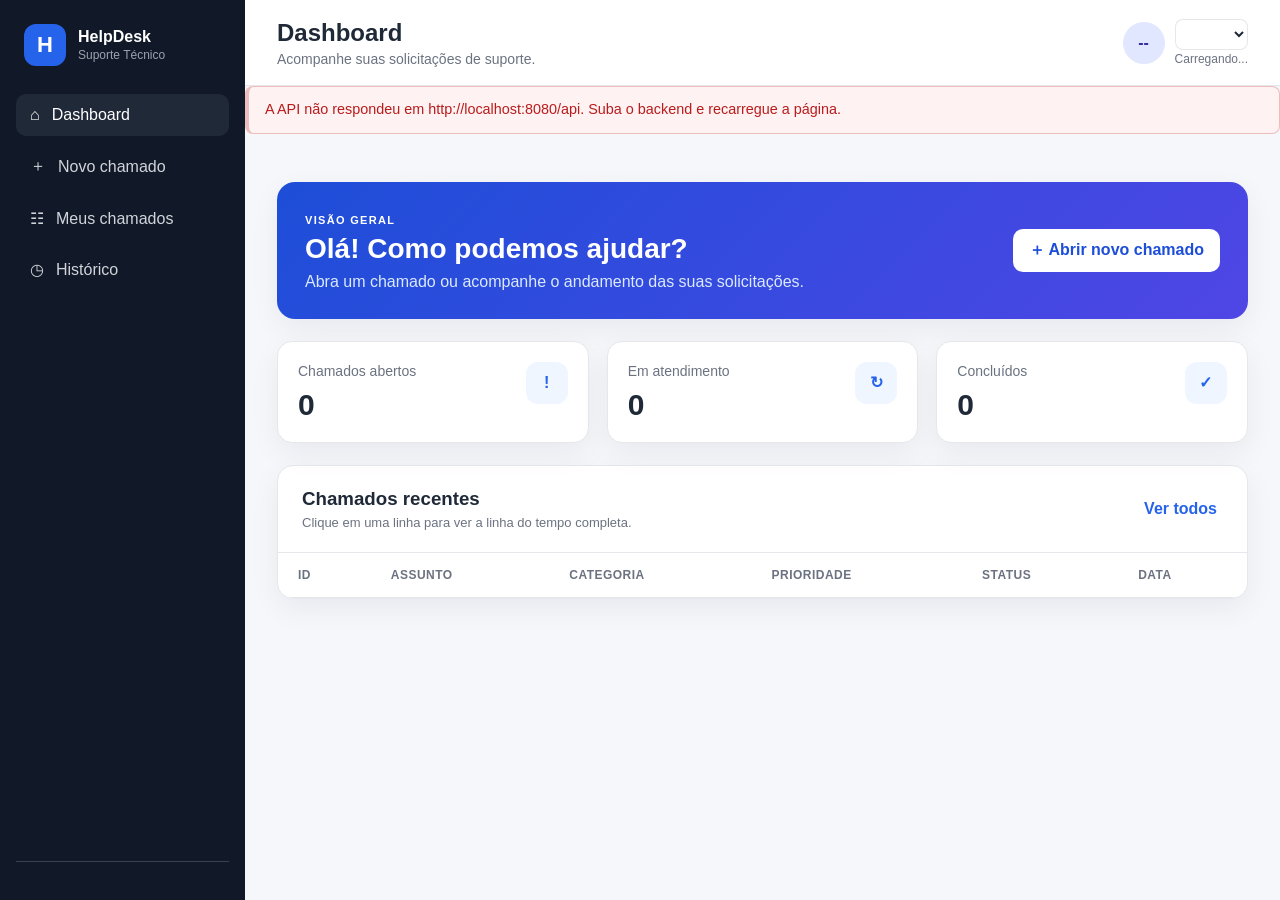
==== commit 0d9b5ce7: "corrige colisao de variaveis entre dominio.js e app.js, remove botao cancelar em chamados resolvidos" ====
--- a/frontend/index.html
+++ b/frontend/index.html
@@ -5,6 +5,7 @@
   <meta name="viewport" content="width=device-width, initial-scale=1.0">
   <title>HelpDesk | Sistema de Chamados</title>
   <link rel="stylesheet" href="style.css">
+  <link rel="stylesheet" href="style-integracao.css">
 </head>
 <body>
   <aside class="sidebar" id="sidebar">
@@ -24,7 +25,6 @@
     </nav>
 
     <div class="sidebar-footer">
-      <button class="nav-item">⇥ <span>Sair</span></button>
     </div>
   </aside>
 
@@ -35,14 +35,23 @@
         <h1 id="pageTitle">Dashboard</h1>
         <p id="pageSubtitle">Acompanhe suas solicitações de suporte.</p>
       </div>
+
+      <!--
+        A prova de conceito não implementa login (ver docs/01-prova-de-conceito.md).
+        O seletor abaixo troca o usuário ativo, o que permite demonstrar os dois
+        perfis operando o mesmo chamado sem sair da tela.
+      -->
       <div class="user">
-        <div class="avatar">HD</div>
-        <div class="user-text">
-          <strong>Helen</strong>
-          <span>Solicitante</span>
+        <div class="avatar" id="avatarUsuario">--</div>
+        <div class="user-text seletor-usuario">
+          <label class="visually-hidden" for="usuarioAtual">Usuário ativo</label>
+          <select id="usuarioAtual"></select>
+          <span id="perfilUsuario">Carregando...</span>
         </div>
       </div>
     </header>
+
+    <p class="aviso-conexao" id="avisoConexao" role="alert" hidden></p>
 
     <section class="page active" id="dashboard">
       <div class="welcome">
@@ -58,21 +67,21 @@
         <article class="stat-card">
           <div>
             <span>Chamados abertos</span>
-            <strong id="countAbertos">2</strong>
+            <strong id="countAbertos">0</strong>
           </div>
           <div class="stat-icon">!</div>
         </article>
         <article class="stat-card">
           <div>
             <span>Em atendimento</span>
-            <strong id="countAtendimento">1</strong>
+            <strong id="countAtendimento">0</strong>
           </div>
           <div class="stat-icon">↻</div>
         </article>
         <article class="stat-card">
           <div>
             <span>Concluídos</span>
-            <strong id="countConcluidos">3</strong>
+            <strong id="countConcluidos">0</strong>
           </div>
           <div class="stat-icon">✓</div>
         </article>
@@ -82,7 +91,7 @@
         <div class="panel-header">
           <div>
             <h3>Chamados recentes</h3>
-            <p>Acompanhe as últimas solicitações registradas.</p>
+            <p>Clique em uma linha para ver a linha do tempo completa.</p>
           </div>
           <button class="text-btn" data-go="chamados">Ver todos</button>
         </div>
@@ -117,16 +126,19 @@
           <div class="form-grid">
             <label class="field full">
               <span>Título do chamado *</span>
-              <input id="titulo" required placeholder="Ex.: Impressora do financeiro não imprime">
-            </label>
-
+              <input id="titulo" required maxlength="200"
+                     placeholder="Ex.: Impressora do financeiro não imprime">
+            </label>
+
+            <!-- Alimentado por GET /api/categorias: o value é o id real da tabela. -->
             <label class="field">
               <span>Categoria *</span>
               <select id="categoria" required>
-                <option value="">Selecione</option>
+                <option value="">Carregando...</option>
               </select>
             </label>
 
+            <!-- Os values são os do enum PrioridadeChamado, e os rótulos são os da tela. -->
             <label class="field">
               <span>Prioridade *</span>
               <select id="prioridade" required>
@@ -134,34 +146,20 @@
                 <option value="BAIXA">Baixa</option>
                 <option value="MEDIA">Média</option>
                 <option value="ALTA">Alta</option>
-                <option value="URGENTE">Urgente</option>
+                <option value="URGENTE">Crítica</option>
               </select>
-            </label>
-
-            <label class="field full">
-              <span>Local do incidente</span>
-              <input id="local" placeholder="Ex.: Sala 204 / Setor Financeiro">
             </label>
 
             <label class="field full">
               <span>Descrição do problema *</span>
-              <textarea id="descricao" required rows="6" placeholder="Informe quando começou, mensagens de erro e o que você já tentou fazer."></textarea>
-            </label>
-
-            <label class="field full">
-              <span>Anexo</span>
-              <div class="file-input">
-                <button type="button" class="secondary-btn" id="anexoBtn">Escolher arquivo</button>
-                <span id="anexoNome">Nenhum arquivo escolhido</span>
-                <input id="anexo" type="file" hidden>
-              </div>
-              <small>Você pode anexar uma imagem, documento ou captura de tela.</small>
+              <textarea id="descricao" required rows="6"
+                        placeholder="Informe quando começou, mensagens de erro e o que você já tentou fazer."></textarea>
             </label>
           </div>
 
           <div class="form-actions">
             <button type="reset" class="secondary-btn">Limpar</button>
-            <button type="submit" class="primary-btn">Enviar chamado</button>
+            <button type="submit" class="primary-btn" id="btnEnviarChamado">Enviar chamado</button>
           </div>
         </form>
       </div>
@@ -171,16 +169,18 @@
       <div class="panel">
         <div class="panel-header tickets-head">
           <div>
-            <h3>Meus chamados</h3>
-            <p>Consulte e acompanhe suas solicitações.</p>
+            <h3 id="tituloLista">Meus chamados</h3>
+            <p>Consulte e acompanhe as solicitações.</p>
           </div>
           <div class="filters">
             <input type="search" id="searchInput" placeholder="Buscar chamado...">
             <select id="statusFilter">
               <option value="Todos">Todos os status</option>
-              <option>Aberto</option>
-              <option>Em Atendimento</option>
-              <option>Concluído</option>
+              <option value="ABERTO">Aberto</option>
+              <option value="EM_ANDAMENTO">Em Atendimento</option>
+              <option value="RESOLVIDO">Resolvido</option>
+              <option value="FECHADO">Concluído</option>
+              <option value="CANCELADO">Cancelado</option>
             </select>
           </div>
         </div>
@@ -201,64 +201,22 @@
     </section>
   </main>
 
-  <div class="toast" id="toast"></div>
-
-  <div class="modal-overlay" id="modalOverlay">
-    <div class="modal" role="dialog" aria-modal="true" aria-labelledby="modalTitle">
-      <div class="modal-header">
-        <h3 id="modalTitle"></h3>
-        <button class="modal-close" id="modalClose" aria-label="Fechar">&times;</button>
-      </div>
-      <div class="modal-body">
-        <div class="modal-row">
-          <span class="meta-label">ID</span>
-          <strong id="modalId"></strong>
-        </div>
-        <div class="modal-grid">
-          <div>
-            <span class="meta-label">Categoria</span>
-            <strong id="modalCategoria"></strong>
-          </div>
-          <div>
-            <span class="meta-label">Prioridade</span>
-            <span id="modalPrioridade"></span>
-          </div>
-          <div>
-            <span class="meta-label">Status</span>
-            <span id="modalStatus"></span>
-          </div>
-          <div>
-            <span class="meta-label">Data</span>
-            <strong id="modalData"></strong>
-          </div>
-        </div>
-        <div class="modal-row">
-          <span class="meta-label">Descrição</span>
-          <p id="modalDescricao"></p>
-        </div>
-
-        <div class="modal-row" id="modalAvaliacao" hidden>
-          <span class="meta-label">Avaliação</span>
-          <div id="modalAvaliacaoConteudo"></div>
-        </div>
-
-        <div class="modal-row">
-          <span class="meta-label">Anexos</span>
-          <div id="modalAnexos" class="anexos-list"></div>
-        </div>
-
-        <div class="modal-row">
-          <span class="meta-label">Comentários</span>
-          <div id="modalComentarios" class="comentarios-list"></div>
-          <form id="comentarioForm" class="comentario-form">
-            <textarea id="comentarioTexto" rows="2" placeholder="Escreva um comentário..." required></textarea>
-            <button type="submit" class="secondary-btn">Comentar</button>
-          </form>
-        </div>
-      </div>
+  <!-- Detalhes do chamado: linha do tempo, conversa, ações e avaliação -->
+  <div class="modal-fundo" id="modalDetalhe" role="dialog" aria-modal="true"
+       aria-labelledby="modalTitulo" hidden>
+    <div class="modal">
+      <div class="modal-topo">
+        <h3 id="modalTitulo">Chamado</h3>
+        <button class="fechar-modal" id="fecharModal" aria-label="Fechar">×</button>
+      </div>
+      <div class="modal-corpo" id="modalCorpo"></div>
     </div>
   </div>
 
-  <script src="script.js"></script>
+  <div class="toast" id="toast"></div>
+
+  <script src="js/api.js"></script>
+  <script src="js/dominio.js"></script>
+  <script src="js/app.js"></script>
 </body>
 </html>
--- a/frontend/style-integracao.css
+++ b/frontend/style-integracao.css
@@ -0,0 +1,411 @@
+/* ===========================================================================
+   Componentes acrescentados na integração com a API.
+
+   O style.css original não foi alterado. Aqui entram só as peças que não
+   existiam na versão com dados fixos: aviso de conexão, seletor de usuário,
+   modal de detalhes, linha do tempo, conversa e avaliação. As cores herdam as
+   variáveis do arquivo principal quando elas existem, e caem em um valor
+   neutro quando não existem.
+   ======================================================================== */
+
+:root {
+  --api-borda: rgba(15, 23, 42, 0.1);
+  --api-texto-fraco: #64748b;
+  --api-fundo-suave: #f6f8fb;
+  --api-azul: #2563eb;
+  --api-verde: #15803d;
+  --api-vermelho: #b91c1c;
+  --api-ambar: #b45309;
+}
+
+/* ------------------------------------------------------------ conexão --- */
+
+.aviso-conexao {
+  margin: 0 0 18px;
+  padding: 12px 16px;
+  border: 1px solid rgba(185, 28, 28, 0.25);
+  border-left-width: 4px;
+  border-radius: 8px;
+  background: #fef2f2;
+  color: var(--api-vermelho);
+  font-size: 0.9rem;
+  line-height: 1.5;
+}
+
+/* -------------------------------------------------- seletor de usuário --- */
+
+.visually-hidden {
+  position: absolute;
+  width: 1px;
+  height: 1px;
+  margin: -1px;
+  padding: 0;
+  overflow: hidden;
+  clip: rect(0 0 0 0);
+  white-space: nowrap;
+  border: 0;
+}
+
+.seletor-usuario {
+  display: flex;
+  flex-direction: column;
+  gap: 2px;
+}
+
+.seletor-usuario select {
+  border: 1px solid var(--api-borda);
+  border-radius: 8px;
+  padding: 6px 10px;
+  font: inherit;
+  font-size: 0.85rem;
+  background: #fff;
+  color: inherit;
+  cursor: pointer;
+  max-width: 240px;
+}
+
+.seletor-usuario select:focus-visible {
+  outline: 2px solid var(--api-azul);
+  outline-offset: 1px;
+}
+
+/* ------------------------------------------------------- selos extras --- */
+
+.badge.status-resolvido {
+  background: #dcfce7;
+  color: var(--api-verde);
+}
+
+.badge.status-cancelado {
+  background: #e2e8f0;
+  color: #475569;
+}
+
+/* ------------------------------------------------- estados de conteúdo --- */
+
+.vazio,
+.carregando {
+  color: var(--api-texto-fraco);
+  font-size: 0.9rem;
+  margin: 8px 0;
+}
+
+.erro-inline {
+  color: var(--api-vermelho);
+  font-size: 0.9rem;
+}
+
+td.vazio {
+  text-align: center;
+  padding: 24px 12px;
+}
+
+.linha-clicavel {
+  cursor: pointer;
+}
+
+.linha-clicavel:hover {
+  background: var(--api-fundo-suave);
+}
+
+/* -------------------------------------------------------------- toast --- */
+
+.toast.toast-erro {
+  background: var(--api-vermelho);
+  color: #fff;
+}
+
+/* -------------------------------------------------------------- modal --- */
+
+body.sem-rolagem {
+  overflow: hidden;
+}
+
+.modal-fundo {
+  position: fixed;
+  inset: 0;
+  z-index: 60;
+  display: flex;
+  align-items: flex-start;
+  justify-content: center;
+  padding: 24px 16px;
+  background: rgba(15, 23, 42, 0.45);
+  overflow-y: auto;
+}
+
+.modal-fundo[hidden] {
+  display: none;
+}
+
+.modal {
+  width: min(720px, 100%);
+  background: #fff;
+  border-radius: 14px;
+  box-shadow: 0 24px 60px rgba(15, 23, 42, 0.22);
+}
+
+.modal-topo {
+  display: flex;
+  align-items: flex-start;
+  justify-content: space-between;
+  gap: 16px;
+  padding: 20px 24px;
+  border-bottom: 1px solid var(--api-borda);
+}
+
+.modal-topo h3 {
+  margin: 0;
+  font-size: 1.05rem;
+  line-height: 1.4;
+}
+
+.fechar-modal {
+  border: 0;
+  background: transparent;
+  font-size: 1.5rem;
+  line-height: 1;
+  cursor: pointer;
+  color: var(--api-texto-fraco);
+  padding: 0 4px;
+}
+
+.fechar-modal:hover {
+  color: #0f172a;
+}
+
+.modal-corpo {
+  padding: 20px 24px 28px;
+}
+
+.detalhe-meta {
+  display: flex;
+  flex-wrap: wrap;
+  align-items: center;
+  gap: 10px 20px;
+  padding-bottom: 16px;
+  border-bottom: 1px solid var(--api-borda);
+}
+
+.meta-item {
+  display: flex;
+  flex-direction: column;
+  font-size: 0.85rem;
+}
+
+.detalhe-secao {
+  margin-top: 22px;
+}
+
+.detalhe-secao h4 {
+  margin: 0 0 10px;
+  font-size: 0.95rem;
+}
+
+.detalhe-secao .descricao {
+  margin: 0;
+  white-space: pre-wrap;
+  line-height: 1.6;
+  font-size: 0.92rem;
+}
+
+/* ----------------------------------------------------------- ações --- */
+
+.acoes-chamado {
+  display: flex;
+  flex-wrap: wrap;
+  gap: 10px;
+  margin-top: 20px;
+}
+
+/* ------------------------------------------------------ linha do tempo --- */
+
+.linha-tempo {
+  list-style: none;
+  margin: 0;
+  padding: 0 0 0 6px;
+}
+
+.linha-tempo li {
+  position: relative;
+  display: flex;
+  gap: 14px;
+  padding: 0 0 18px 18px;
+  border-left: 2px solid var(--api-borda);
+}
+
+.linha-tempo li:last-child {
+  border-left-color: transparent;
+  padding-bottom: 0;
+}
+
+.linha-tempo .ponto {
+  position: absolute;
+  left: -7px;
+  top: 3px;
+  width: 12px;
+  height: 12px;
+  border-radius: 50%;
+  background: var(--api-azul);
+  border: 2px solid #fff;
+}
+
+.linha-tempo strong {
+  display: block;
+  font-size: 0.9rem;
+}
+
+.linha-tempo span:not(.ponto) {
+  font-size: 0.8rem;
+  color: var(--api-texto-fraco);
+}
+
+/* ----------------------------------------------------------- conversa --- */
+
+.conversa {
+  display: flex;
+  flex-direction: column;
+  gap: 12px;
+  max-height: 300px;
+  overflow-y: auto;
+  padding-right: 4px;
+}
+
+.mensagem {
+  border: 1px solid var(--api-borda);
+  border-radius: 10px;
+  padding: 12px 14px;
+  background: #fff;
+}
+
+.mensagem.de-tecnico {
+  background: var(--api-fundo-suave);
+  border-left: 3px solid var(--api-azul);
+}
+
+.mensagem.de-solicitante {
+  border-left: 3px solid var(--api-ambar);
+}
+
+.mensagem header {
+  display: flex;
+  flex-wrap: wrap;
+  align-items: baseline;
+  gap: 8px;
+  margin-bottom: 6px;
+}
+
+.mensagem header strong {
+  font-size: 0.88rem;
+}
+
+.mensagem header span {
+  font-size: 0.75rem;
+  color: var(--api-texto-fraco);
+}
+
+.mensagem p {
+  margin: 0;
+  font-size: 0.9rem;
+  line-height: 1.55;
+  white-space: pre-wrap;
+}
+
+.campo-mensagem {
+  display: flex;
+  flex-direction: column;
+  gap: 10px;
+  margin-top: 14px;
+}
+
+.campo-mensagem textarea,
+.avaliar textarea {
+  width: 100%;
+  border: 1px solid var(--api-borda);
+  border-radius: 10px;
+  padding: 10px 12px;
+  font: inherit;
+  font-size: 0.9rem;
+  resize: vertical;
+}
+
+.campo-mensagem textarea:focus-visible,
+.avaliar textarea:focus-visible {
+  outline: 2px solid var(--api-azul);
+  outline-offset: 1px;
+}
+
+.campo-mensagem button {
+  align-self: flex-start;
+}
+
+/* ---------------------------------------------------------- avaliação --- */
+
+.avaliar {
+  display: flex;
+  flex-direction: column;
+  gap: 12px;
+  align-items: flex-start;
+}
+
+.estrelas-escolha {
+  display: flex;
+  gap: 4px;
+}
+
+.estrela {
+  border: 0;
+  background: transparent;
+  font-size: 1.7rem;
+  line-height: 1;
+  cursor: pointer;
+  color: #cbd5e1;
+  padding: 0;
+}
+
+.estrela.ativa {
+  color: #f59e0b;
+}
+
+.estrela:focus-visible {
+  outline: 2px solid var(--api-azul);
+  outline-offset: 2px;
+  border-radius: 4px;
+}
+
+.avaliacao-feita .estrelas {
+  font-size: 1.4rem;
+  color: #f59e0b;
+  letter-spacing: 2px;
+  display: block;
+  margin-bottom: 4px;
+}
+
+.avaliacao-feita p {
+  margin: 6px 0;
+  font-size: 0.9rem;
+  line-height: 1.55;
+}
+
+/* -------------------------------------------------------------- mobile --- */
+
+@media (max-width: 640px) {
+  .modal-fundo {
+    padding: 0;
+  }
+
+  .modal {
+    border-radius: 0;
+    min-height: 100%;
+  }
+
+  .seletor-usuario select {
+    max-width: 160px;
+  }
+}
+
+@media (prefers-reduced-motion: reduce) {
+  * {
+    animation-duration: 0.01ms !important;
+    transition-duration: 0.01ms !important;
+  }
+}
